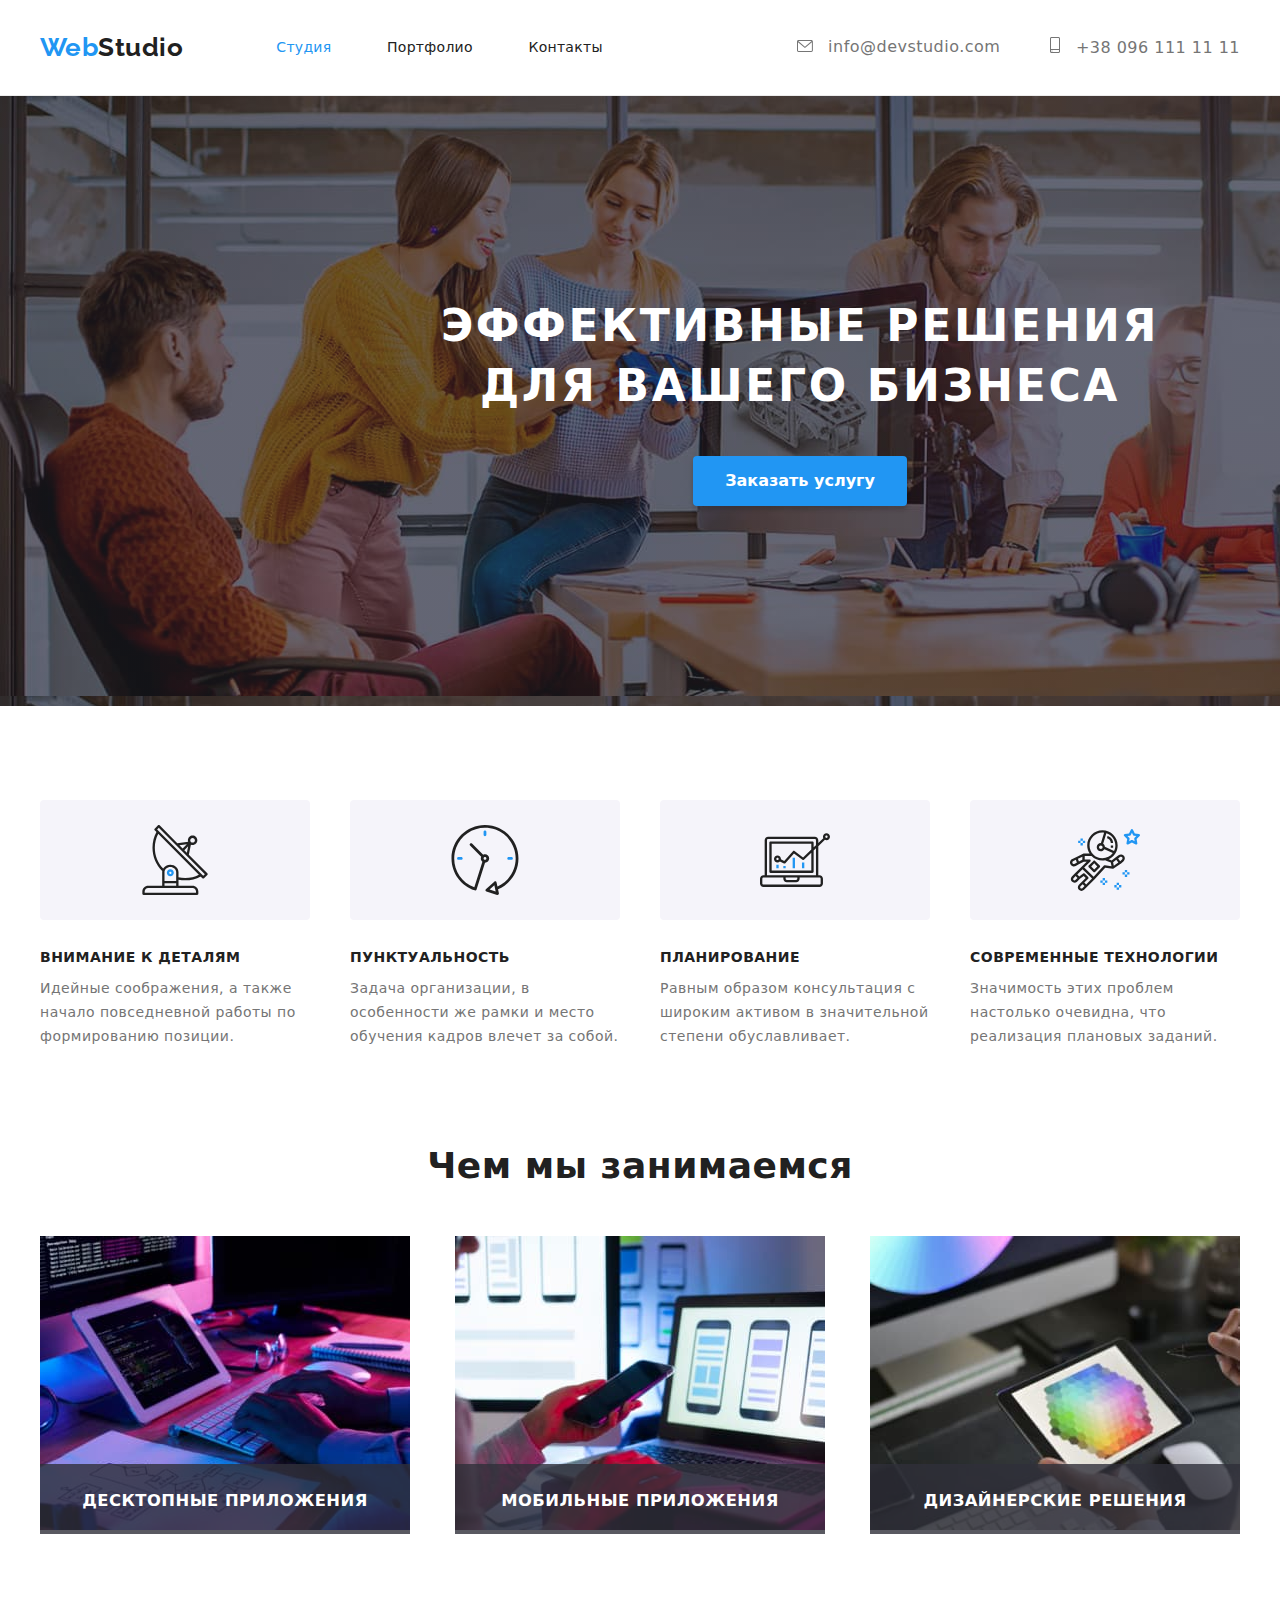
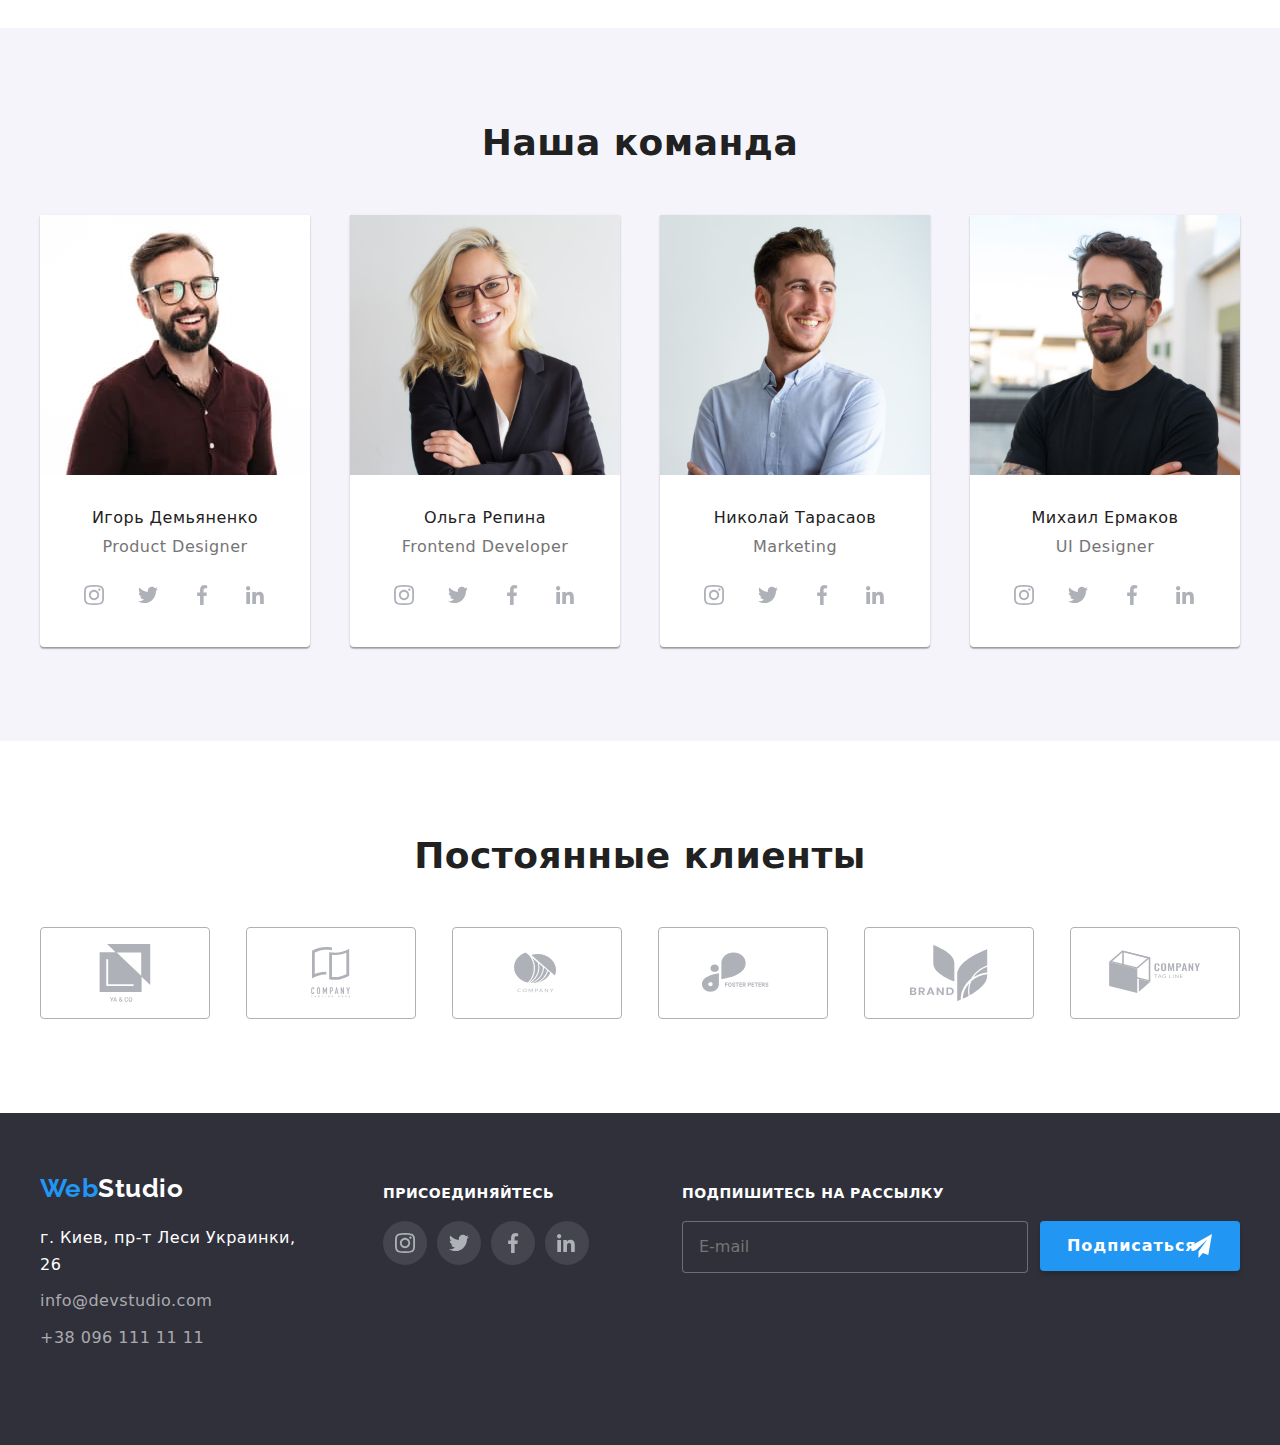
==== index.html @ 5c9afa83 "f1" ====
<!DOCTYPE html>
<html lang="ru">
<head>
    <meta charset="UTF-8">
    <meta name="viewport" content="width=device-width, initial-scale=1.0">
    <title>Web-Studio (Version 2.1)</title>
    <link href="https://fonts.googleapis.com/css2?family=Raleway:wght@700&family=Roboto:wght@400;500;700;900&display=swap" rel="stylesheet">
    <link rel="stylesheet" href="./css/modern-normalize.css">
<link rel="stylesheet" href="./css/main.min.css">

</head>
<body>
    <header class="header">
            <div class="container">
                <!-- logo -->
                <div class="header-menu">
                    <a class='logo' href="./index.html">
                        <span class="logo__span">Web</span>Studio</a>
                    <!-- navigation -->
                    <ul class="header-menu__navigation">
                        <li class="header-menu__navigation-item header-menu__navigation-item--active"><a class="link active" href="">Студия</a></li>
                        <li class="header-menu__navigation-item"><a class="link portfolio" href="./portfolio.html">Портфолио</a></li>
                        <li class="header-menu__navigation-item"><a class="link cts" href="">Контакты</a></li>
                    </ul>
                    <!-- email-phone -->
                    <ul class="header-menu__contacts">
                        <li class="header-menu__contacts-item">
                            <a class="header-menu__email" href="mailto:info@devstudio.com">
                                <svg class="header-menu__icon-email">
                                    <use href="./images/symbol-defs.svg#icon-envelope"></use>
                                </svg>
                                info@devstudio.com
                            </a></li>
                        <li class="header-menu__contacts-item"">
                            <a class="header-menu__phone" href="tel:+380961111111">
                                <svg class="header-menu__icon-phone">
                                    <use href="./images/symbol-defs.svg#icon-smartphone"></use>
                                </svg>
                                +38 096 111 11 11
                            </a>
                        </li>
                    </ul>
                </div>
            </div>    
    </header>
    
<main>

    <!--hero -->
    <div class="container hero">
                <h1 class="hero__title">Эффективные решения <br> для вашего бизнеса</h1>
                <button class="hero__order-btn" type="button" data-modal-open>Заказать услугу</button>
    

            </div>
    

<!-- секция преимущества + чем занимаемся -->
<section class="section">
<div class="container">
    <h2 class="visually-hidden">Преимущества</h2>
    <ul class="features">
        <li class="features__item">
            <svg class="feautures__icon">
                <use  href="./images/symbol-defs.svg#icon-antenna"></use>
            </svg>
            <h3 class="features__title">Внимание к деталям</h3>
            <p class="features__describe">Идейные соображения, а также начало повседневной работы по формированию позиции.</p>
        </li>
        <li class="features__item">
            <svg class="feautures__icon"">
                <use  href="./images/symbol-defs.svg#icon-clock"></use>
            </svg>
            <h3 class="features__title">Пунктуальность</h3>
            <p class="features__describe">Задача организации, в особенности же рамки и место обучения кадров влечет за собой.</p>
        </li>
        <li class="features__item">
            <svg class="feautures__icon">
                <use  href="./images/symbol-defs.svg#icon-diagram"></use>
            </svg>
            <h3 class="features__title">Планирование</h3>
            <p class="features__describe">Равным образом консультация с широким активом в значительной степени обуславливает.</p>
        </li>
        <li class="features__item">
            <svg class="feautures__icon">
                <use  href="./images/symbol-defs.svg#icon-astronaut-1"></use>
            </svg>
            <h3 class="features__title">Современные технологии</h3>
            <p class="features__describe">Значимость этих проблем настолько очевидна, что реализация плановых заданий.</p>
        </li>
    </ul>
</div>
</section>
<section class="section expertise">
    <div class="container">
        <h2 class="container__expertises-title">Чем мы занимаемся</h2>
        <ul class="expertises">
            <li class="expertises__item">
                    <img src="./images/img1.jpg" alt="картинка клавиатура" width="370">
                    <div class="expertises__title">
                        <h3>Десктопные приложения</h3>
                    </div>       
            </li>
            <li class="expertises__item">
                <img src="./images/img2.jpg" alt="картинка телефон" width="370">
                <div class="expertises__title">
                    <h3>Мобильные приложения</h3>
                </div>
            </li>
            <li class="expertises__item">
                <img src="./images/img3.jpg" alt="картинка планшет" width="370">
                <div class="expertises__title">
                    <h3>Дизайнерские решения</h3>
                </div>
            </li>
        </ul>
</div>
</section>



<!-- наша команда -->
<section class="section team">
<div  class="container">
        <h2 class="team__title">Наша команда</h2>
        <ul class="members">
            <li class="member">
                <img class="member__image" src="./images/igordem.jpg" alt="фото Игорь Демьяненко" width="270">
                <h3 class="member__name">Игорь Демьяненко</h3>
                <p class="member__position" lang="en">Product Designer</p>
                <ul class="member__social-media">
                    <li class="social-link member__social-link">
                        <a href="https://www.instagram.com/" class="social-link__ln">
                            <svg class='social-link__icon'>
                                <use href="./images/symbol-defs.svg#icon-instagram"></use>
                            </svg>
                        </a>
                    </li>
                    <li class="social-link member__social-link">
                        <a href="https://twitter.com" class="social-link__ln">
                            <svg class='social-link__icon'>
                                <use href="./images/symbol-defs.svg#icon-twitter"></use>
                            </svg>
                        </a>
                    </li>
                    <li class="social-link member__social-link">
                        <a href="https://www.facebook.com/" class="social-link__ln">
                            <svg class='social-link__icon'>
                                <use href="./images/symbol-defs.svg#icon-facebook-1"></use>
                            </svg>
                        </a>
                    </li>
                    <li class="social-link member__social-link">
                        <a href="https://www.linkedin.com" class="social-link__ln">
                            <svg class='social-link__icon'>
                                <use href="./images/symbol-defs.svg#icon-linkedin"></use>
                            </svg>
                        </a>
                    </li>
                </ul>
            </li>
            <li class="member">
        
                <img class="member__image" src="./images/olgarep.jpg" alt="фото Ольга Репина" width="270">
        
                <h3 class="member__name">Ольга Репина</h3>
                <p class="member__position" lang="en">Frontend Developer</p>
                <ul class="member__social-media">
                    <li class="social-link member__social-link">
                        <a href="https://www.instagram.com/" class="social-link__ln">
                            <svg class='social-link__icon'>
                                <use href="./images/symbol-defs.svg#icon-instagram"></use>
                            </svg>
                        </a>
                    </li>
                    <li class="social-link member__social-link">
                        <a href="https://twitter.com" class="social-link__ln">
                            <svg class='social-link__icon'>
                                <use href="./images/symbol-defs.svg#icon-twitter"></use>
                            </svg>
                        </a>
                    </li>
                    <li class="social-link member__social-link">
                        <a href="https://www.facebook.com/" class="social-link__ln">
                            <svg class='social-link__icon'>
                                <use href="./images/symbol-defs.svg#icon-facebook-1"></use>
                            </svg>
                        </a>
                    </li>
                    <li class="social-link member__social-link">
                        <a href="https://www.linkedin.com" class="social-link__ln">
                            <svg class='social-link__icon'>
                                <use href="./images/symbol-defs.svg#icon-linkedin"></use>
                            </svg>
                        </a>
                    </li>
                </ul>
        
            </li>
            <li class="member">
        
                <img class="member__image" src="./images/nikoltaras.jpg" alt="фото Николай Тарасов" width="270">
        
                <h3 class="member__name">Николай Тарасаов</h3>
                <p class="member__position" lang="en">Marketing</p>
                <ul class="member__social-media">
                    <li class="social-link member__social-link">
                        <a href="https://www.instagram.com/" class="social-link__ln">
                            <svg class='social-link__icon'>
                                <use href="./images/symbol-defs.svg#icon-instagram"></use>
                            </svg>
                        </a>
                    </li>
                    <li class="social-link member__social-link">
                        <a href="https://twitter.com" class="social-link__ln">
                            <svg class='social-link__icon'>
                                <use href="./images/symbol-defs.svg#icon-twitter"></use>
                            </svg>
                        </a>
                    </li>
                    <li class="social-link member__social-link">
                        <a href="https://www.facebook.com/" class="social-link__ln">
                            <svg class='social-link__icon'>
                                <use href="./images/symbol-defs.svg#icon-facebook-1"></use>
                            </svg>
                        </a>
                    </li>
                    <li class="social-link member__social-link">
                        <a href="https://www.linkedin.com" class="social-link__ln">
                            <svg class='social-link__icon'>
                                <use href="./images/symbol-defs.svg#icon-linkedin"></use>
                            </svg>
                        </a>
                    </li>
                </ul>
        
            </li>
            <li class="member">
                <img class="member__image" src="./images/mihyarm.jpg" alt="фото Михаил Ермаков" width="270">
        
                <h3 class="member__name">Михаил Ермаков</h3>
                <p class="member__position" lang="en">UI Designer</p>
            <ul class="member__social-media">
                <li class="social-link member__social-link">
                    <a href="https://www.instagram.com/" class="social-link__ln">
                        <svg class='social-link__icon'>
                            <use href="./images/symbol-defs.svg#icon-instagram"></use>
                        </svg>
                    </a>
                </li>
                <li class="social-link member__social-link">
                    <a href="https://twitter.com" class="social-link__ln">
                        <svg class='social-link__icon'>
                            <use href="./images/symbol-defs.svg#icon-twitter"></use>
                        </svg>
                    </a>
                </li>
                <li class="social-link member__social-link">
                    <a href="https://www.facebook.com/" class="social-link__ln">
                        <svg class='social-link__icon'>
                            <use href="./images/symbol-defs.svg#icon-facebook-1"></use>
                        </svg>
                    </a>
                </li>
                <li class="social-link member__social-link">
                    <a href="https://www.linkedin.com" class="social-link__ln">
                        <svg class='social-link__icon'>
                            <use href="./images/symbol-defs.svg#icon-linkedin"></use>
                        </svg>
                    </a>
                </li>
            </ul>
</div>
</section>
<section class="section customers">
    <div class="container">
        <h2 class="customers__title">Постоянные клиенты</h2>
    <ul class="customers-list">
        <li class="customer">
            <a href="#" class="customer__link">
                <svg class="customer__icon">
                    <use  href="./images/symbol-defs.svg#icon-Union"></use>
                </svg>
            </a>
        </li>
        <li class="customer">
            <a href="#" class="customer__link">
                <svg class="customer__icon">
                    <use  href="./images/symbol-defs.svg#icon-Logo4"></use>
                </svg>
            </a>
        </li>
        <li class="customer">
            <a href="#" class="customer__link">
                <svg class="customer__icon">
                    <use  href="./images/symbol-defs.svg#icon-Logo"></use>
                </svg>
            </a>
        </li>
        <li class="customer">
            <a href="#" class="customer__link">
                <svg class="customer__icon">
                    <use  href="./images/symbol-defs.svg#icon-Logo2"></use>
                </svg>
            </a>
        </li>
        <li class="customer">
            <a href="#" class="customer__link">
                <svg class="customer__icon">
                    <use  href="./images/symbol-defs.svg#icon-group"></use>
                </svg>
            </a>
        </li>
        <li class="customer">
            <a href="#" class="customer__link">
                <svg class="customer__icon">
                    <use  href="./images/symbol-defs.svg#icon-Logo3"></use>
                </svg>
            </a>
        </li>
    </ul>
    </div>
</section>
</main>
<footer>
<section class="section footer">
<div class="container">
    <div class="footer-content">
        <div class="footer-content__adress-logo">
            <a class="logo footer__logo" href="./index.html">
                <span class="logo__span">Web</span>Studio</a>
            <address>
                <ul class="footer-content__adress">
                    <li>
                        <p class="footer-content__adress-geo">г. Киев, пр-т Леси Украинки, 26</p>
                    </li>
                    <li><a class="footer-content__mail" href="mailto:info@devstudio.com">info@devstudio.com</a></li>
                    <li> <a class="footer-content__phone" href="tel:+380961111111">+38 096 111 11 11</a></li>
                </ul>
            </address>
        </div>
        <div class="footer-conten__media">
            <h3 class="footer-conten__media-title">присоединяйтесь</h3>
            <ul class="footer-content__social-media">
                <li class="social-link footer__social-link">
                    <a href="https://www.instagram.com/" class="social-link__ln">
                        <svg class='social-link__icon'>
                            <use href="./images/symbol-defs.svg#icon-instagram"></use>
                        </svg>
                    </a>
                </li>
                <li class="social-link footer__social-link">
                    <a href="https://twitter.com" class="social-link__ln">
                        <svg class='social-link__icon'>
                            <use href="./images/symbol-defs.svg#icon-twitter"></use>
                        </svg>
                    </a>
                </li>
                <li class="social-link footer__social-link">
                    <a href="https://www.facebook.com/" class="social-link__ln">
                        <svg class='social-link__icon'>
                            <use href="./images/symbol-defs.svg#icon-facebook-1"></use>
                        </svg>
                    </a>
                </li>
                <li class="social-link footer__social-link">
                    <a href="https://www.linkedin.com" class="social-link__ln">
                        <svg class='social-link__icon'>
                            <use href="./images/symbol-defs.svg#icon-linkedin"></use>
                        </svg>
                    </a>
                </li>
            </ul>
        </div>
        <form action="#"></form>
            <div class="footer-conten__subscribe-section">
                <label for="subscribe" class="footer-content__subscribe-label">Подпишитесь на рассылку</label>
                <input type="email" name="email" id="subscribe" placeholder="E-mail" class="footer-content__subscribe-email">
            </div>
        
            <div class="footer-content__submit-button">
                <button type="submit" class="subscribe btn">
                    <span class="name-btn">Подписаться</span>
        
                    <svg class="icon-send-btn" width="24" height="24">
                        <use href="./images/symbol-defs.svg#icon-icon-send-1"></use>
                    </svg>
                </button>
            </div>
        </form>

    </div>
        
</div>

</section>
</footer>
        <div class="backdrop is-hidden" data-modal>
            <div class="modal-window">
                <form>
                <div class="modal-window__content">
                    <h2 class="modal-window__message">Оставьте свои данные, мы вам перезвоним</h2>

                    <div class="modal-window__form">
                        <label for="name">Имя</label>
                        <input type="text" name="name" id="name" class="modal-window__input" placeholder="">
                        <svg class="modal-window__icon" width="12" height="12">
                            <use href="./images/symbol-defs.svg#icon-body-form"></use>
                        </svg>
                    </div>

                    <div class="modal-window__form">
                        <label class="modal-window__forma-name" for="phone">Телефон</label>
                        <input type="tel" name="phone" id="phone" class="modal-window__input">
                        <svg class='modal-window__icon' width="13" height="13">
                            <use href="./images/symbol-defs.svg#icon-phone-form"></use>
                        </svg>
                        
                    </div>

                    <div class="modal-window__form">
                        <label class="modal-window__forma-name" for="email">Почта</label>
                        <input type="email" name="email" id="email" class="modal-window__input">
                        <svg class='modal-window__icon' width="15" height="12">
                            <use href="./images/symbol-defs.svg#icon-enveloop-form"></use>
                        </svg>
                    </div>

                    <div class="modal-window__form">
                        <label class="modal-window__forma-name" for="comment">Комментарий</label>
                        <textarea class="modal-window__text-area" name="comment-area" id="comment" cols="30" rows="10" placeholder="Введите текст"></textarea>
                    </div>

                    <div class="modal-window__agreement">
            
                         <input type="checkbox" id="agree" class="modal-window__checkbox visually-hidden">
                         <label for="agree" class="modal-window__agree">
                            Соглашаюсь с рассылкой и принимаю<span><a href="" class="modal-window__link"> Условия договора</a></span>
                         </label>
                     
                    </div>

                    <button type="submit" class="send btn">
                        Подписаться
                    </button>
                </div>
                </form> 
                <button class="close-btn" type="button" data-modal-close>
                    <svg class='close-btn__icon' width="11" height="11">
                        <use href="./images/symbol-defs.svg#icon-Vector-1"></use>
                    </svg>
                </button>
            </div>
        </div>
<script src="./js/modal.js"></script>
</body>
</html>
---- css/main.min.css ----
*,*::before,*::after{box-sizing:border-box;margin:0px;padding:0px}body{letter-spacing:00.03em;font-family:var(--font-family);color:var(--font-heading-color)}li{list-style:none}a{text-decoration:none;display:block;color:inherit}button{cursor:pointer}input{cursor:pointer}/*! modern-normalize v1.1.0 | MIT License | https://github.com/sindresorhus/modern-normalize */*,::before,::after{box-sizing:border-box}.image{display:block}html{line-height:1.15;-webkit-text-size-adjust:100%;-moz-tab-size:4;tab-size:4}body{margin:0;font-family:system-ui,-apple-system,"Segoe UI",Roboto,Helvetica,Arial,sans-serif,"Apple Color Emoji","Segoe UI Emoji"}hr{height:0;color:inherit}abbr[title]{text-decoration:underline dotted}b,strong{font-weight:bolder}code,kbd,samp,pre{font-family:ui-monospace, SFMono-Regular, Consolas, "Liberation Mono", Menlo, monospace;font-size:1em}small{font-size:80%}sub,sup{font-size:75%;line-height:0;position:relative;vertical-align:baseline}sub{bottom:-0.25em}sup{top:-0.5em}table{text-indent:0;border-color:inherit}button,input,optgroup,select,textarea{font-family:inherit;font-size:100%;line-height:1.15;margin:0}button,select{text-transform:none}button,[type="button"],[type="reset"],[type="submit"]{-webkit-appearance:button}::-moz-focus-inner{border-style:none;padding:0}:-moz-focusring{outline:1px dotted ButtonText}:-moz-ui-invalid{box-shadow:none}legend{padding:0}progress{vertical-align:baseline}::-webkit-inner-spin-button,::-webkit-outer-spin-button{height:auto}[type="search"]{-webkit-appearance:textfield;outline-offset:-2px}::-webkit-search-decoration{-webkit-appearance:none}::-webkit-file-upload-button{-webkit-appearance:button;font:inherit}summary{display:list-item}:root{--font-heading-color: #212121;--font-description-color: hsl(0, 0%, 46%);--font-heading-color: #212121;--accent-color: #ffffff;--hover-link-color: #2196f3;--background-basic: #e5e5e5;--background-team-color: #f5f4fa;--background-footer-color: #2f303a;--font-family: "Roboto", sans-serif;--font-size-header-footer-features: 14px;--font-size-command: 16px;--hover-web-color: #2196f3}.visually-hidden{position:absolute;white-space:nowrap;width:1px;height:1px;overflow:hidden;border:0;padding:0;clip:rect(0 0 0 0);clip-path:inset(50%);margin:-1px}.is-hidden{visibility:hidden;opacity:0;pointer-events:none}.is-hidden .modal.window{transform:translate(-50%, -50%) scale(0.9)}.zero-padding{padding:0}.section{padding:94px 0}.section-title{font-size:36px;line-height:1.17}.container{width:1200px;margin-left:auto;margin-right:auto}.logo{display:block;margin-right:93px;padding:32px 0 32px;font-family:Raleway;font-weight:700;font-size:26px;line-height:1.19;color:var(--font-heading-color)}.logo:focus,.logo:hover{color:var(--hover-link-color)}.logo__span{color:var(--hover-link-color)}.footer__logo{margin-top:0;padding:0 0 0 0;margin-top:60px;margin-bottom:20px}.header-menu__navigation-item:not(:last-child){margin-right:50px}.header-menu__navigation-item{position:relative;display:inline-block;padding:32px 0 32px;font-size:var(--font-size-header-footer-features);font-weight:500;line-height:1.17;color:var(--font-heading-color);letter-spacing:0.02em;transition:color 250ms cubic-bezier(0.4, 0, 0.2, 1);cursor:pointer}.header-menu__navigation-item:hover,.header-menu__navigation-item:focus{color:var(--hover-link-color)}.header-menu__navigation-item--active{color:var(--hover-link-color)}.header-menu__contacts{margin-left:auto;display:flex;align-items:center;line-height:1.17;color:#757575;font-weight:500;transition:color 250ms cubic-bezier(0.4, 0, 0.2, 1)}.header-menu__contacts-item{padding:32px 0 32px;cursor:pointer}.header-menu__contacts-item:focus,.header-menu__contacts-item:hover{color:var(--hover-link-color)}.header-menu__contacts-item+.header-menu__contacts-item{margin-left:50px}.header-menu__icon-email{width:16px;height:12px;margin-right:10px;fill:currentColor}.header-menu__icon-phone{padding:0;width:10px;height:16px;margin-right:10px;fill:currentColor}.subscribe.btn{position:relative;padding:10px 0 10px 27px;text-align:left}.hero__order-btn{padding:10px 32px;min-width:200px;margin-top:40px;padding:10px 32px;color:var(--accent-color);background-color:var(--hover-link-color);font-size:16px;line-height:1.88;font-weight:700;border-radius:4px;border:transparent;box-shadow:0px 4px 4px rgba(0,0,0,0.15)}.btn{display:inline-block;width:200px;background-color:#2196f3;color:var(--accent-color);box-shadow:0px 4px 4px rgba(0,0,0,0.15);border-radius:4px;border:0px;font-size:16px;letter-spacing:0.06em;line-height:1.86;font-weight:bold}.name-btn{margin-left:0}.icon-send-btn{position:absolute;fill:var(--accent-color);margin-left:10px;top:13px;right:28px}.send.btn{background-color:var(--hover-web-color);transition:background-color 250ms cubic-bezier(0.4, 0, 0.2, 1)}.send.btn:hover,.send.btn:focus{background-color:#188ce8;box-shadow:0px 4px 4px rgba(0,0,0,0.15)}.send.btn{display:block;margin:30px auto 0 auto;padding:10px 0 10px}.filter{display:flex;justify-content:center;padding-bottom:50px}.filter__item+.filter__item{margin-left:8px}.filter-button{min-height:38px;padding:6px 22px;background-color:#f5f4fa;font-weight:500;font-size:16px;line-height:1.625;text-align:center;border:0ch;border-radius:4px;font-family:inherit;font-size:inherit;letter-spacing:inherit;transition:color 250ms cubic-bezier(0.4, 0, 0.2, 1),background-color 250ms cubic-bezier(0.4, 0, 0.2, 1),box-shadow 250ms cubic-bezier(0.4, 0, 0.2, 1)}.filter-button:focus,.filter-button:hover{background-color:var(--hover-web-color);color:var(--accent-color);box-shadow:0px 3px 1px rgba(0,0,0,0.1),0px 1px 2px rgba(0,0,0,0.08),0px 2px 2px rgba(0,0,0,0.12)}.backdrop{position:relative;top:0;left:0;position:fixed;background-color:rgba(0,0,0,0.2);width:100%;height:100%;z-index:2;opacity:1;transition:opacity 250ms cubic-bezier(0.4, 0, 0.2, 1),visibility 250ms cubic-bezier(0.4, 0, 0.2, 1)}.modal-window{position:absolute;width:528px;height:581px;background-color:#ffffff;top:50%;left:50%;transform:translate(-50%, -50%) scale(1);box-shadow:0px 1px 3px rgba(0,0,0,0.12),0px 1px 1px rgba(0,0,0,0.14),0px 2px 1px rgba(0,0,0,0.2);border-radius:4px;transition:transform 250ms cubic-bezier(0.4, 0, 0.2, 1)}.modal-window__content{padding:40px}.modal-window__message{font-size:20px;line-height:1.15;margin-bottom:12px}.modal-window__form{position:relative;display:flex;flex-direction:column;color:#757575;font-size:12px}.modal-window__form+.modal-window__form{margin-top:10px}.modal-window__input{height:40px;border:1px solid rgba(33,33,33,0.2);border-radius:4px;padding-left:42px;outline:none;transition:border-color 250ms cubic-bezier(0.4, 0, 0.2, 1)}.modal-window__input:focus,.modal-window__input:hover{border:1px solid #2196f3}.modal-window__input:focus ~ .modal-window__icon,.modal-window__input:hover ~ .modal-window__icon{fill:var(--hover-web-color)}.modal-window__text-area{width:448px;height:120px;resize:none;border:1px solid rgba(33,33,33,0.2);border-radius:4px;transition:border-color 250ms cubic-bezier(0.4, 0, 0.2, 1);outline:none;cursor:pointer}.modal-window__text-area:focus,.modal-window__text-area:hover{border:1px solid #2196f3}.modal-window__icon{position:absolute;top:28px;left:15px;transition:fill 250ms cubic-bezier(0.4, 0, 0.2, 1)}.modal-window__forma-name{font-size:12px;font-weight:400;letter-spacing:0.01em;margin-bottom:4px}.modal-window__text-area[placeholder]{padding-top:12px;padding-left:16px}.close-btn{background-color:var(--accent-color);position:absolute;right:8px;top:8px;display:block;width:30px;height:30px;border:1px solid rgba(0,0,0,0.1);border-radius:50%}.close-btn:hover .close-btn__icon,.close-btn:focus .close-btn__icon{fill:var(--hover-web-color)}.close-btn__icon{transition:fill 250ms cubic-bezier(0.4, 0, 0.2, 1)}.modal-window__agreement{margin-top:20px;font-size:14px}.modal-window__link{display:inline-block;color:var(--hover-web-color);margin-left:5px;text-decoration:underline}.modal-window__agree{display:flex;align-items:center;justify-content:center}.modal-window__agree::before{display:inline-block;content:" ";margin-right:7px;width:16px;height:15px;background-image:url("../images/border-check.svg")}.modal-window__checkbox:checked ~ .modal-window__agree::before{background-color:var(--hover-web-color);border-radius:4px;background-image:url("../images/icon-check.svg");background-repeat:no-repeat;background-position:50% 50%;background-origin:content-box}.checkbox:checked ~ .agree::before{background-color:var(--hover-web-color);border-radius:4px;background-image:url("../images/icon-check.svg");background-repeat:no-repeat;background-position:50% 50%;background-origin:content-box}.social-link__icon{width:44px;height:44px;border-radius:50%;padding:12px 0;fill:#afb1b8;transition:fill 250ms cubic-bezier(0.4, 0, 0.2, 1)}.member__social-link:not(:first-child){margin-left:10px}.social-link__ln{display:block;width:44px;height:44px;border-radius:50%;transition:background-color 250ms cubic-bezier(0.4, 0, 0.2, 1)}.social-link__ln:hover .social-link__icon,.social-link__ln:focus .social-link__icon{fill:var(--accent-color)}.social-link__ln:hover,.social-link__ln:focus{background-color:var(--hover-link-color)}.footer__social-link{background-color:rgba(255,255,255,0.1);fill:var(--accent-color);border-radius:50%}.footer__social-link+.footer__social-link{margin-left:10px}.header{border-bottom-width:1px;border-bottom-style:solid;border-bottom-color:#ececec}.header-menu{display:flex;align-items:center}.features{display:flex;justify-content:space-between}.features__item{width:270px;height:251px}.features__title{margin-bottom:10px;font-size:var(--font-size-header-footer-features);line-height:1.14;text-transform:uppercase}.features__describe{font-size:var(--font-size-header-footer-features);color:#757575;line-height:1.74}.feautures__icon{display:block;height:120px;width:270px;padding:25px 0;margin-bottom:30px;border-radius:4px;background-color:#f5f4fa}.hero{min-height:600px;min-width:1600px;margin-left:auto;margin-right:auto;text-align:center;padding-top:200px;padding-bottom:200px;background-image:linear-gradient(to right, rgba(47,48,58,0.4), rgba(47,48,58,0.4)),url("../images/background.jpg");background-size:contain}.hero__title{color:var(--accent-color);font-size:44px;font-weight:900;text-transform:uppercase;text-align:center;line-height:1.36;letter-spacing:0.06em}.section.expertise{padding-top:0px}.container__expertises-title{color:var(--font-heading-color);text-align:center;margin-bottom:50px;font-size:36px}.expertises{position:relative;display:flex;justify-content:space-between;z-index:1}.expertises__item{position:relative}.expertises__title{text-align:center;width:100%;height:70px;background-color:rgba(47,48,58,0.8);position:absolute;bottom:0;padding:27px 0 27px;font-size:var(--font-size-header-footer-features);color:var(--accent-color);line-height:1.17;text-transform:uppercase}.team{width:100%;background-color:#f5f4fa;text-align:center;line-height:1.17}.team__title{font-size:36px;margin-bottom:50px}.member__name{margin-top:30px;font-weight:500;font-size:var(--font-size-command)}.member__position{margin-top:10px;color:var(--font-description-color);font-size:var(--font-size-command)}.members{display:flex;justify-content:space-between}.member{box-shadow:0px 1px 3px rgba(0,0,0,0.12),0px 1px 1px rgba(0,0,0,0.14),0px 2px 1px rgba(0,0,0,0.2);border-radius:0px 0px 4px 4px;background:var(--accent-color)}.member .member__social-media{display:flex;justify-content:center;text-align:center;padding:16px 0px 30px}.customers__title{text-align:center;margin-bottom:50px;font-weight:bold;font-size:36px;line-height:1.17}.customers-list{display:flex;justify-content:space-between}.customer__link{display:flex;height:92px;width:170px;padding:16px 32px;border:1px solid #afb1b8;border-radius:4px;transition:border 250ms cubic-bezier(0.4, 0, 0.2, 1)}.customer__link:hover,.customer__link:focus{border:1px solid var(--hover-web-color)}.customer__link:hover .customer__icon,.customer__link:focus .customer__icon{fill:var(--hover-web-color)}.customer__icon{display:flex;align-items:center;fill:#afb1b8;transition:fill 250ms cubic-bezier(0.4, 0, 0.2, 1)}.projects{display:flex;justify-content:center;flex-wrap:wrap}.projects__link{position:relative;transition:box-shadow 250ms cubic-bezier(0.4, 0, 0.2, 1)}.projects__link:hover,.projects__link:focus{box-shadow:0px 1px 1px rgba(0,0,0,0.12),0px 4px 4px rgba(0,0,0,0.06),1px 4px 6px rgba(0,0,0,0.16)}.projects__link:hover .projects__describe,.projects__link:focus .projects__describe{transform:translateY(-100%)}.projects__image-overlay{position:relative;overflow:hidden}.projects__describe{display:block;position:absolute;width:100%;height:100%;padding:63px 24px;font-size:18px;margin-top:0;line-height:1.56;background-color:rgba(33,150,243,0.9);color:var(--accent-color);transform:translateY(0%);transition:transform 250ms cubic-bezier(0.4, 0, 0.2, 1)}.projects__image-overlay{position:relative;overflow:hidden}.projects__item:not(:nth-child(3n)){margin-right:30px}.projects__item:not(:nth-last-child(-n+3)){margin-bottom:30px}.projects__capture{padding:20px 24px;border-right:1px solid #eeeeee;border-left:1px solid #eeeeee;border-bottom:1px solid #eeeeee}.projects__name{display:block;margin-bottom:4px;font-size:18px;line-height:2;color:var(--font-heading-color);letter-spacing:0.06em}.projects__kind{font-size:16px;line-height:1.88;color:#757575}.footer{padding-top:0px;background-color:var(--background-footer-color);color:var(--accent-color);--font-heading-color: var(--accent-color)}.footer-content{display:flex}.footer-content__mail,.footer-content__phone{color:rgba(255,255,255,0.6);margin-top:9px}.footer-content__mail:hover,.footer-content__mail:focus,.footer-content__phone:hover,.footer-content__phone:focus{color:var(--hover-web-color)}.footer-conten__media{margin-top:72px;margin-left:70px}.footer-conten__media-title{font-size:var(--font-size-header-footer-features);text-transform:uppercase;font-weight:700;line-height:1.18}.footer-content__social-media{display:flex;margin-top:20px}.footer-content__adress{line-height:1.71;font-style:normal}.footer-conten__subscribe-section{display:flex;flex-direction:column;width:358px;font-size:14px;font-weight:bold;text-transform:uppercase;margin-top:72px;margin-left:93px}.footer-content__subscribe-label{margin-bottom:20px}.footer-content__subscribe-email{padding:15px 16px;background-color:var(--background-footer-color);font-size:16px;line-height:1.25;border:1px solid rgba(255,255,255,0.3);border-radius:4px;color:#ffffff}.footer-content__submit-button{margin-top:108px;margin-left:12px}
/*# sourceMappingURL=main.min.css.map */
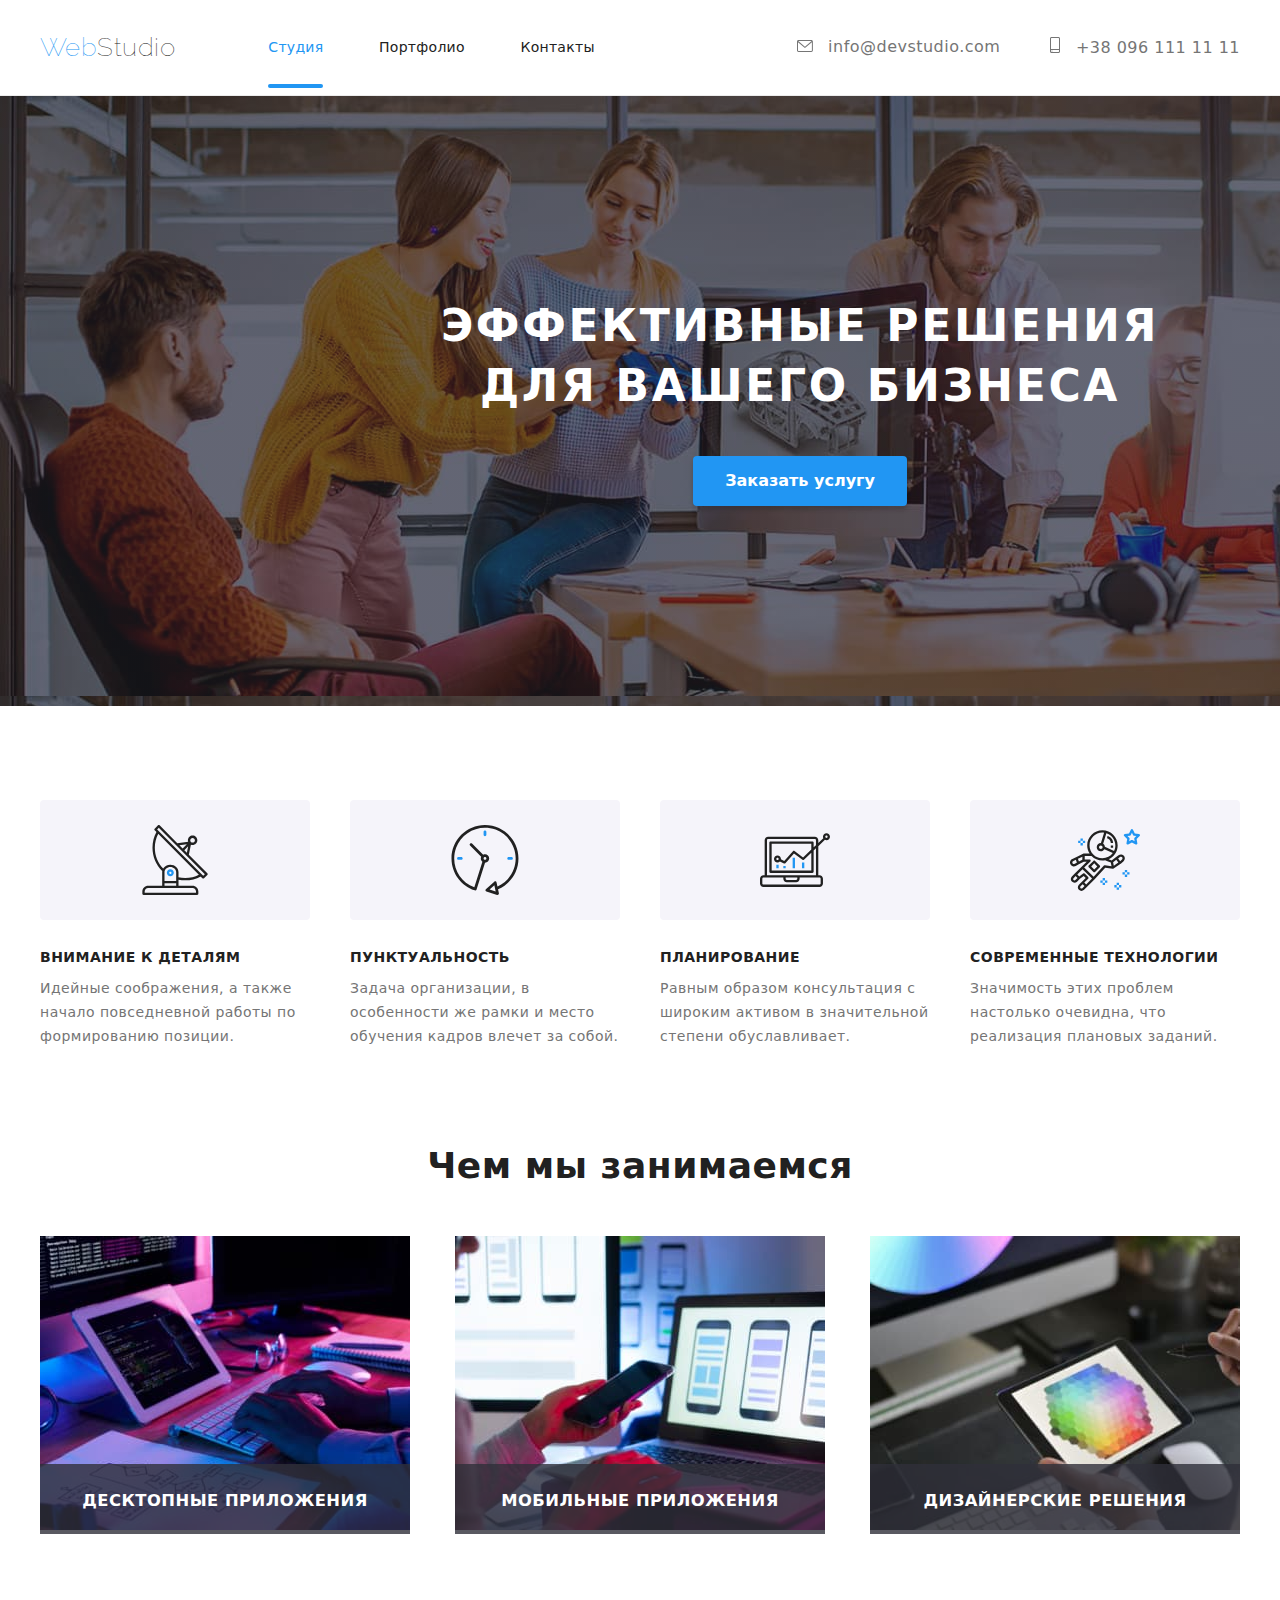
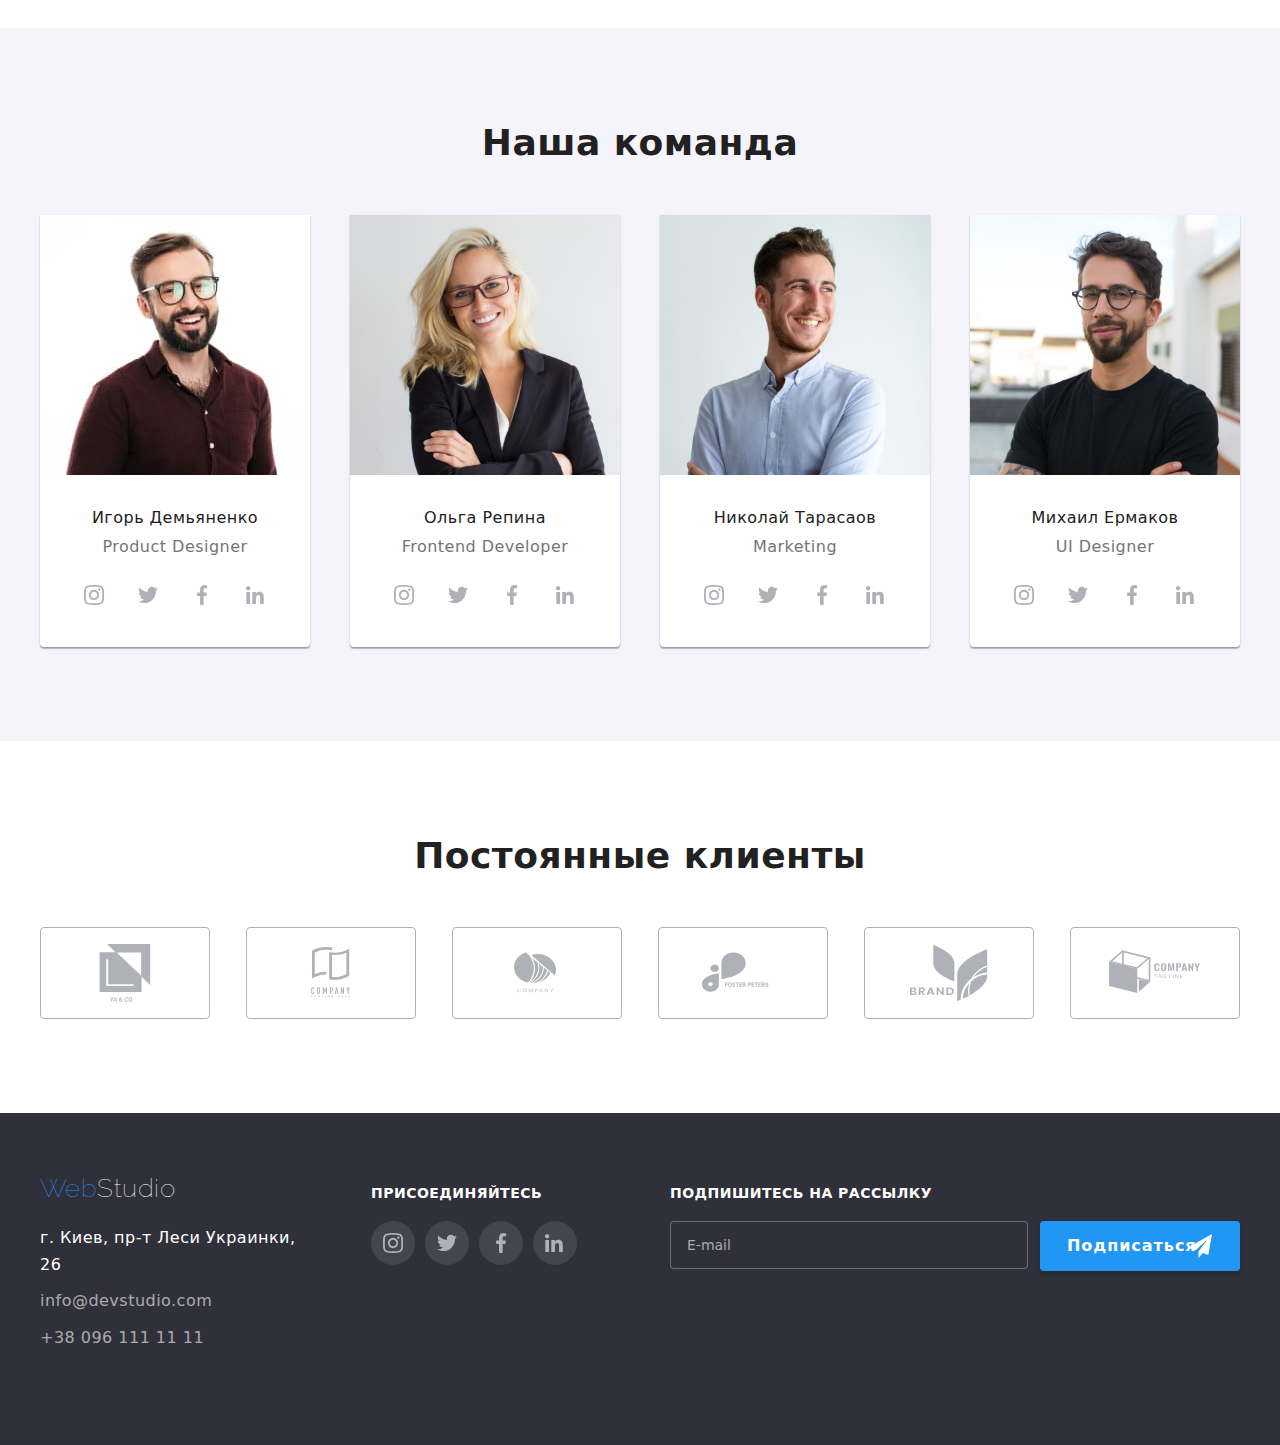
==== commit a390285e: "f3" ====
--- a/index.html
+++ b/index.html
@@ -31,7 +31,7 @@
                                 </svg>
                                 info@devstudio.com
                             </a></li>
-                        <li class="header-menu__contacts-item"">
+                        <li class="header-menu__contacts-item">
                             <a class="header-menu__phone" href="tel:+380961111111">
                                 <svg class="header-menu__icon-phone">
                                     <use href="./images/symbol-defs.svg#icon-smartphone"></use>
@@ -68,7 +68,7 @@
             <p class="features__describe">Идейные соображения, а также начало повседневной работы по формированию позиции.</p>
         </li>
         <li class="features__item">
-            <svg class="feautures__icon"">
+            <svg class="feautures__icon">
                 <use  href="./images/symbol-defs.svg#icon-clock"></use>
             </svg>
             <h3 class="features__title">Пунктуальность</h3>
@@ -121,7 +121,7 @@
 
 <!-- наша команда -->
 <section class="section team">
-<div  class="container">
+    <div  class="container">
         <h2 class="team__title">Наша команда</h2>
         <ul class="members">
             <li class="member">
@@ -270,7 +270,9 @@
                     </a>
                 </li>
             </ul>
-</div>
+        </ul>
+    </div>
+
 </section>
 <section class="section customers">
     <div class="container">
@@ -372,7 +374,7 @@
                 </li>
             </ul>
         </div>
-        <form action="#"></form>
+        <form action="#" class="footer__form">
             <div class="footer-conten__subscribe-section">
                 <label for="subscribe" class="footer-content__subscribe-label">Подпишитесь на рассылку</label>
                 <input type="email" name="email" id="subscribe" placeholder="E-mail" class="footer-content__subscribe-email">
--- a/css/main.min.css
+++ b/css/main.min.css
@@ -1,3 +1,3 @@
 *,*::before,*::after{box-sizing:border-box;margin:0px;padding:0px}body{letter-spacing:00.03em;font-family:var(--font-family);color:var(--font-heading-color)}li{list-style:none}a{text-decoration:none;display:block;color:inherit}button{cursor:pointer}input{cursor:pointer}/*! modern-normalize v1.1.0 | MIT License | https://github.com/sindresorhus/modern-normalize */*,::before,::after{box-sizing:border-box}.image{display:block}html{line-height:1.15;-webkit-text-size-adjust:100%;-moz-tab-size:4;tab-size:4}body{margin:0;font-family:system-ui,-apple-system,"Segoe UI",Roboto,Helvetica,Arial,sans-serif,"Apple Color Emoji","Segoe UI Emoji"}hr{height:0;color:inherit}abbr[title]{text-decoration:underline dotted}b,strong{font-weight:bolder}code,kbd,samp,pre{font-family:ui-monospace, SFMono-Regular, Consolas, "Liberation Mono", Menlo,- monospace;font-size:1em}small{font-size:80%}sub,sup{font-size:75%;line-height:0;position:relative;vertical-align:baseline}sub{bottom:-0.25em}sup{top:-0.5em}table{text-indent:0;border-color:inherit}button,input,optgroup,select,textarea{font-family:inherit;font-size:100%;line-height:1.15;margin:0}button,select{text-transform:none}button,[type="button"],[type="reset"],[type="submit"]{-webkit-appearance:button}::-moz-focus-inner{border-style:none;padding:0}:-moz-focusring{outline:1px dotted ButtonText}:-moz-ui-invalid{box-shadow:none}legend{padding:0}progress{vertical-align:baseline}::-webkit-inner-spin-button,::-webkit-outer-spin-button{height:auto}[type="search"]{-webkit-appearance:textfield;outline-offset:-2px}::-webkit-search-decoration{-webkit-appearance:none}::-webkit-file-upload-button{-webkit-appearance:button;font:inherit}summary{display:list-item}:root{--font-heading-color: #212121;--font-description-color: hsl(0, 0%, 46%);--font-heading-color: #212121;--accent-color: #ffffff;--hover-link-color: #2196f3;--background-basic: #e5e5e5;--background-team-color: #f5f4fa;--background-footer-color: #2f303a;--font-family: "Roboto", sans-serif;--font-size-header-footer-features: 14px;--font-size-command: 16px;--hover-web-color: #2196f3}.visually-hidden{position:absolute;white-space:nowrap;width:1px;height:1px;overflow:hidden;border:0;padding:0;clip:rect(0 0 0 0);clip-path:inset(50%);margin:-1px}.is-hidden{visibility:hidden;opacity:0;pointer-events:none}.is-hidden .modal.window{transform:translate(-50%, -50%) scale(0.9)}.zero-padding{padding:0}.section{padding:94px 0}.section-title{font-size:36px;line-height:1.17}.container{width:1200px;margin-left:auto;margin-right:auto}.logo{display:block;margin-right:93px;padding:32px 0 32px;font-family:Raleway;font-weight:700;font-size:26px;line-height:1.19;color:var(--font-heading-color)}.logo:focus,.logo:hover{color:var(--hover-link-color)}.logo__span{color:var(--hover-link-color)}.footer__logo{margin-top:0;padding:0 0 0 0;margin-top:60px;margin-bottom:20px}.header-menu__navigation-item:not(:last-child){margin-right:50px}.header-menu__navigation-item{position:relative;display:inline-block;padding:32px 0 32px;font-size:var(--font-size-header-footer-features);font-weight:500;line-height:1.17;color:var(--font-heading-color);letter-spacing:0.02em;transition:color 250ms cubic-bezier(0.4, 0, 0.2, 1);cursor:pointer}.header-menu__navigation-item:hover,.header-menu__navigation-item:focus{color:var(--hover-link-color)}.header-menu__navigation-item--active{color:var(--hover-link-color)}.header-menu__contacts{margin-left:auto;display:flex;align-items:center;line-height:1.17;color:#757575;font-weight:500;transition:color 250ms cubic-bezier(0.4, 0, 0.2, 1)}.header-menu__contacts-item{padding:32px 0 32px;cursor:pointer}.header-menu__contacts-item:focus,.header-menu__contacts-item:hover{color:var(--hover-link-color)}.header-menu__contacts-item+.header-menu__contacts-item{margin-left:50px}.header-menu__icon-email{width:16px;height:12px;margin-right:10px;fill:currentColor}.header-menu__icon-phone{padding:0;width:10px;height:16px;margin-right:10px;fill:currentColor}.subscribe.btn{position:relative;padding:10px 0 10px 27px;text-align:left}.hero__order-btn{padding:10px 32px;min-width:200px;margin-top:40px;padding:10px 32px;color:var(--accent-color);background-color:var(--hover-link-color);font-size:16px;line-height:1.88;font-weight:700;border-radius:4px;border:transparent;box-shadow:0px 4px 4px rgba(0,0,0,0.15)}.btn{display:inline-block;width:200px;background-color:#2196f3;color:var(--accent-color);box-shadow:0px 4px 4px rgba(0,0,0,0.15);border-radius:4px;border:0px;font-size:16px;letter-spacing:0.06em;line-height:1.86;font-weight:bold}.name-btn{margin-left:0}.icon-send-btn{position:absolute;fill:var(--accent-color);margin-left:10px;top:13px;right:28px}.send.btn{background-color:var(--hover-web-color);transition:background-color 250ms cubic-bezier(0.4, 0, 0.2, 1)}.send.btn:hover,.send.btn:focus{background-color:#188ce8;box-shadow:0px 4px 4px rgba(0,0,0,0.15)}.send.btn{display:block;margin:30px auto 0 auto;padding:10px 0 10px}.filter{display:flex;justify-content:center;padding-bottom:50px}.filter__item+.filter__item{margin-left:8px}.filter-button{min-height:38px;padding:6px 22px;background-color:#f5f4fa;font-weight:500;font-size:16px;line-height:1.625;text-align:center;border:0ch;border-radius:4px;font-family:inherit;font-size:inherit;letter-spacing:inherit;transition:color 250ms cubic-bezier(0.4, 0, 0.2, 1),background-color 250ms cubic-bezier(0.4, 0, 0.2, 1),box-shadow 250ms cubic-bezier(0.4, 0, 0.2, 1)}.filter-button:focus,.filter-button:hover{background-color:var(--hover-web-color);color:var(--accent-color);box-shadow:0px 3px 1px rgba(0,0,0,0.1),0px 1px 2px rgba(0,0,0,0.08),0px 2px 2px rgba(0,0,0,0.12)}.backdrop{position:relative;top:0;left:0;position:fixed;background-color:rgba(0,0,0,0.2);width:100%;height:100%;z-index:2;opacity:1;transition:opacity 250ms cubic-bezier(0.4, 0, 0.2, 1),visibility 250ms cubic-bezier(0.4, 0, 0.2, 1)}.modal-window{position:absolute;width:528px;height:581px;background-color:#ffffff;top:50%;left:50%;transform:translate(-50%, -50%) scale(1);box-shadow:0px 1px 3px rgba(0,0,0,0.12),0px 1px 1px rgba(0,0,0,0.14),0px 2px 1px rgba(0,0,0,0.2);border-radius:4px;transition:transform 250ms cubic-bezier(0.4, 0, 0.2, 1)}.modal-window__content{padding:40px}.modal-window__message{font-size:20px;line-height:1.15;margin-bottom:12px}.modal-window__form{position:relative;display:flex;flex-direction:column;color:#757575;font-size:12px}.modal-window__form+.modal-window__form{margin-top:10px}.modal-window__input{height:40px;border:1px solid rgba(33,33,33,0.2);border-radius:4px;padding-left:42px;outline:none;transition:border-color 250ms cubic-bezier(0.4, 0, 0.2, 1)}.modal-window__input:focus,.modal-window__input:hover{border:1px solid #2196f3}.modal-window__input:focus ~ .modal-window__icon,.modal-window__input:hover ~ .modal-window__icon{fill:var(--hover-web-color)}.modal-window__text-area{width:448px;height:120px;resize:none;border:1px solid rgba(33,33,33,0.2);border-radius:4px;transition:border-color 250ms cubic-bezier(0.4, 0, 0.2, 1);outline:none;cursor:pointer}.modal-window__text-area:focus,.modal-window__text-area:hover{border:1px solid #2196f3}.modal-window__icon{position:absolute;top:28px;left:15px;transition:fill 250ms cubic-bezier(0.4, 0, 0.2, 1)}.modal-window__forma-name{font-size:12px;font-weight:400;letter-spacing:0.01em;margin-bottom:4px}.modal-window__text-area[placeholder]{padding-top:12px;padding-left:16px}.close-btn{background-color:var(--accent-color);position:absolute;right:8px;top:8px;display:block;width:30px;height:30px;border:1px solid rgba(0,0,0,0.1);border-radius:50%}.close-btn:hover .close-btn__icon,.close-btn:focus .close-btn__icon{fill:var(--hover-web-color)}.close-btn__icon{transition:fill 250ms cubic-bezier(0.4, 0, 0.2, 1)}.modal-window__agreement{margin-top:20px;font-size:14px}.modal-window__link{display:inline-block;color:var(--hover-web-color);margin-left:5px;text-decoration:underline}.modal-window__agree{display:flex;align-items:center;justify-content:center}.modal-window__agree::before{display:inline-block;content:" ";margin-right:7px;width:16px;height:15px;background-image:url("../images/border-check.svg")}.modal-window__checkbox:checked ~ .modal-window__agree::before{background-color:var(--hover-web-color);border-radius:4px;background-image:url("../images/icon-check.svg");background-repeat:no-repeat;background-position:50% 50%;background-origin:content-box}.checkbox:checked ~ .agree::before{background-color:var(--hover-web-color);border-radius:4px;background-image:url("../images/icon-check.svg");background-repeat:no-repeat;background-position:50% 50%;background-origin:content-box}.social-link__icon{width:44px;height:44px;border-radius:50%;padding:12px 0;fill:#afb1b8;transition:fill 250ms cubic-bezier(0.4, 0, 0.2, 1)}.member__social-link:not(:first-child){margin-left:10px}.social-link__ln{display:block;width:44px;height:44px;border-radius:50%;transition:background-color 250ms cubic-bezier(0.4, 0, 0.2, 1)}.social-link__ln:hover .social-link__icon,.social-link__ln:focus .social-link__icon{fill:var(--accent-color)}.social-link__ln:hover,.social-link__ln:focus{background-color:var(--hover-link-color)}.footer__social-link{background-color:rgba(255,255,255,0.1);fill:var(--accent-color);border-radius:50%}.footer__social-link+.footer__social-link{margin-left:10px}.header{border-bottom-width:1px;border-bottom-style:solid;border-bottom-color:#ececec}.header-menu{display:flex;align-items:center}.features{display:flex;justify-content:space-between}.features__item{width:270px;height:251px}.features__title{margin-bottom:10px;font-size:var(--font-size-header-footer-features);line-height:1.14;text-transform:uppercase}.features__describe{font-size:var(--font-size-header-footer-features);color:#757575;line-height:1.74}.feautures__icon{display:block;height:120px;width:270px;padding:25px 0;margin-bottom:30px;border-radius:4px;background-color:#f5f4fa}.hero{min-height:600px;min-width:1600px;margin-left:auto;margin-right:auto;text-align:center;padding-top:200px;padding-bottom:200px;background-image:linear-gradient(to right, rgba(47,48,58,0.4), rgba(47,48,58,0.4)),url("../images/background.jpg");background-size:contain}.hero__title{color:var(--accent-color);font-size:44px;font-weight:900;text-transform:uppercase;text-align:center;line-height:1.36;letter-spacing:0.06em}.section.expertise{padding-top:0px}.container__expertises-title{color:var(--font-heading-color);text-align:center;margin-bottom:50px;font-size:36px}.expertises{position:relative;display:flex;justify-content:space-between;z-index:1}.expertises__item{position:relative}.expertises__title{text-align:center;width:100%;height:70px;background-color:rgba(47,48,58,0.8);position:absolute;bottom:0;padding:27px 0 27px;font-size:var(--font-size-header-footer-features);color:var(--accent-color);line-height:1.17;text-transform:uppercase}.team{width:100%;background-color:#f5f4fa;text-align:center;line-height:1.17}.team__title{font-size:36px;margin-bottom:50px}.member__name{margin-top:30px;font-weight:500;font-size:var(--font-size-command)}.member__position{margin-top:10px;color:var(--font-description-color);font-size:var(--font-size-command)}.members{display:flex;justify-content:space-between}.member{box-shadow:0px 1px 3px rgba(0,0,0,0.12),0px 1px 1px rgba(0,0,0,0.14),0px 2px 1px rgba(0,0,0,0.2);border-radius:0px 0px 4px 4px;background:var(--accent-color)}.member .member__social-media{display:flex;justify-content:center;text-align:center;padding:16px 0px 30px}.customers__title{text-align:center;margin-bottom:50px;font-weight:bold;font-size:36px;line-height:1.17}.customers-list{display:flex;justify-content:space-between}.customer__link{display:flex;height:92px;width:170px;padding:16px 32px;border:1px solid #afb1b8;border-radius:4px;transition:border 250ms cubic-bezier(0.4, 0, 0.2, 1)}.customer__link:hover,.customer__link:focus{border:1px solid var(--hover-web-color)}.customer__link:hover .customer__icon,.customer__link:focus .customer__icon{fill:var(--hover-web-color)}.customer__icon{display:flex;align-items:center;fill:#afb1b8;transition:fill 250ms cubic-bezier(0.4, 0, 0.2, 1)}.projects{display:flex;justify-content:center;flex-wrap:wrap}.projects__link{position:relative;transition:box-shadow 250ms cubic-bezier(0.4, 0, 0.2, 1)}.projects__link:hover,.projects__link:focus{box-shadow:0px 1px 1px rgba(0,0,0,0.12),0px 4px 4px rgba(0,0,0,0.06),1px 4px 6px rgba(0,0,0,0.16)}.projects__link:hover .projects__describe,.projects__link:focus .projects__describe{transform:translateY(-100%)}.projects__image-overlay{position:relative;overflow:hidden}.projects__describe{display:block;position:absolute;width:100%;height:100%;padding:63px 24px;font-size:18px;margin-top:0;line-height:1.56;background-color:rgba(33,150,243,0.9);color:var(--accent-color);transform:translateY(0%);transition:transform 250ms cubic-bezier(0.4, 0, 0.2, 1)}.projects__image-overlay{position:relative;overflow:hidden}.projects__item:not(:nth-child(3n)){margin-right:30px}.projects__item:not(:nth-last-child(-n+3)){margin-bottom:30px}.projects__capture{padding:20px 24px;border-right:1px solid #eeeeee;border-left:1px solid #eeeeee;border-bottom:1px solid #eeeeee}.projects__name{display:block;margin-bottom:4px;font-size:18px;line-height:2;color:var(--font-heading-color);letter-spacing:0.06em}.projects__kind{font-size:16px;line-height:1.88;color:#757575}.footer{padding-top:0px;background-color:var(--background-footer-color);color:var(--accent-color);--font-heading-color: var(--accent-color)}.footer-content{display:flex}.footer-content__mail,.footer-content__phone{color:rgba(255,255,255,0.6);margin-top:9px}.footer-content__mail:hover,.footer-content__mail:focus,.footer-content__phone:hover,.footer-content__phone:focus{color:var(--hover-web-color)}.footer-conten__media{margin-top:72px;margin-left:70px}.footer-conten__media-title{font-size:var(--font-size-header-footer-features);text-transform:uppercase;font-weight:700;line-height:1.18}.footer-content__social-media{display:flex;margin-top:20px}.footer-content__adress{line-height:1.71;font-style:normal}.footer-conten__subscribe-section{display:flex;flex-direction:column;width:358px;font-size:14px;font-weight:bold;text-transform:uppercase;margin-top:72px;margin-left:93px}.footer-content__subscribe-label{margin-bottom:20px}.footer-content__subscribe-email{padding:15px 16px;background-color:var(--background-footer-color);font-size:16px;line-height:1.25;border:1px solid rgba(255,255,255,0.3);border-radius:4px;color:#ffffff}.footer-content__submit-button{margin-top:108px;margin-left:12px}
+ monospace;font-size:1em}small{font-size:80%}sub,sup{font-size:75%;line-height:0;position:relative;vertical-align:baseline}sub{bottom:-0.25em}sup{top:-0.5em}table{text-indent:0;border-color:inherit}button,input,optgroup,select,textarea{font-family:inherit;font-size:100%;line-height:1.15;margin:0}button,select{text-transform:none}button,[type="button"],[type="reset"],[type="submit"]{-webkit-appearance:button}::-moz-focus-inner{border-style:none;padding:0}:-moz-focusring{outline:1px dotted ButtonText}:-moz-ui-invalid{box-shadow:none}legend{padding:0}progress{vertical-align:baseline}::-webkit-inner-spin-button,::-webkit-outer-spin-button{height:auto}[type="search"]{-webkit-appearance:textfield;outline-offset:-2px}::-webkit-search-decoration{-webkit-appearance:none}::-webkit-file-upload-button{-webkit-appearance:button;font:inherit}summary{display:list-item}:root{--font-description-color: hsl(0, 0%, 46%);--font-heading-color: #212121;--accent-color: #ffffff;--hover-link-color: #2196f3;--background-basic: #e5e5e5;--background-team-color: #f5f4fa;--background-footer-color: #2f303a;--font-family: "Roboto", sans-serif;--font-size-header-footer-features: 14px;--font-size-command: 16px;--hover-web-color: #2196f3}.visually-hidden{position:absolute;white-space:nowrap;width:1px;height:1px;overflow:hidden;border:0;padding:0;clip:rect(0 0 0 0);clip-path:inset(50%);margin:-1px}.is-hidden{visibility:hidden;opacity:0;pointer-events:none}.is-hidden .modal.window{transform:translate(-50%, -50%) scale(0.9)}.section{padding:94px 0}.section-title{font-size:36px;line-height:1.17}.container{width:1200px;margin-left:auto;margin-right:auto}.logo{display:block;margin-right:93px;padding:32px 0 32px;font-family:Raleway;font-size:26px;color:var(--font-heading-color);font-weight:70;line-height:1.19}.logo:focus,.logo:hover{color:var(--hover-link-color)}.logo__span{color:var(--hover-link-color)}.footer__logo{margin-top:0;padding:0 0 0 0;margin-top:60px;margin-bottom:20px}.header-menu__navigation-item:not(:last-child){margin-right:50px}.header-menu__navigation-item{font-size:var(--font-size-header-footer-features);color:var(--font-heading-color);font-weight:500;line-height:1.17;position:relative;display:inline-block;padding:32px 0 32px;letter-spacing:0.02em;transition:color 250ms cubic-bezier(0.4, 0, 0.2, 1);cursor:pointer}.header-menu__navigation-item:hover,.header-menu__navigation-item:focus{color:var(--hover-link-color)}.header-menu__navigation-item--active{color:var(--hover-link-color)}.header-menu__navigation-item--active::after{display:block;content:"";height:4px;width:100%;border-radius:2px;background-color:var(--hover-link-color);position:absolute;bottom:0}.header-menu__contacts{margin-left:auto;display:flex;align-items:center;font-size:16px;color:#757575;font-weight:500;line-height:1.17;transition:color 250ms cubic-bezier(0.4, 0, 0.2, 1)}.header-menu__contacts-item{padding:32px 0 32px;cursor:pointer}.header-menu__contacts-item:focus,.header-menu__contacts-item:hover{color:var(--hover-link-color)}.header-menu__contacts-item+.header-menu__contacts-item{margin-left:50px}.header-menu__icon-email{width:16px;height:12px;margin-right:10px;fill:currentColor}.header-menu__icon-phone{padding:0;width:10px;height:16px;margin-right:10px;fill:currentColor}.subscribe.btn{position:relative;padding:10px 0 10px 27px;text-align:left}.hero__order-btn{padding:10px 32px;min-width:200px;margin-top:40px;padding:10px 32px;background-color:var(--hover-link-color);border-radius:4px;border:transparent;box-shadow:0px 4px 4px rgba(0,0,0,0.15);font-size:16px;color:var(--accent-color);font-weight:700;line-height:1.88}.btn{display:inline-block;width:200px;background-color:#2196f3;box-shadow:0px 4px 4px rgba(0,0,0,0.15);border-radius:4px;border:0px;letter-spacing:0.06em;font-size:16px;color:var(--accent-color);font-weight:700;line-height:1.86}.name-btn{margin-left:0}.icon-send-btn{position:absolute;fill:var(--accent-color);margin-left:10px;top:13px;right:28px}.send.btn{background-color:var(--hover-web-color);transition:background-color 250ms cubic-bezier(0.4, 0, 0.2, 1)}.send.btn:hover,.send.btn:focus{background-color:#188ce8;box-shadow:0px 4px 4px rgba(0,0,0,0.15)}.send.btn{display:block;margin:30px auto 0 auto;padding:10px 0 10px}.filter{display:flex;justify-content:center;padding-bottom:50px}.filter__item+.filter__item{margin-left:8px}.filter-button{min-height:38px;padding:6px 22px;background-color:#f5f4fa;text-align:center;border:0ch;border-radius:4px;letter-spacing:inherit;font-size:16px;color:var(--font-heading-color);font-weight:500;line-height:1.62;transition:color 250ms cubic-bezier(0.4, 0, 0.2, 1),background-color 250ms cubic-bezier(0.4, 0, 0.2, 1),box-shadow 250ms cubic-bezier(0.4, 0, 0.2, 1)}.filter-button:focus,.filter-button:hover{background-color:var(--hover-web-color);color:var(--accent-color);box-shadow:0px 3px 1px rgba(0,0,0,0.1),0px 1px 2px rgba(0,0,0,0.08),0px 2px 2px rgba(0,0,0,0.12)}.backdrop{position:relative;top:0;left:0;position:fixed;background-color:rgba(0,0,0,0.2);width:100%;height:100%;z-index:2;opacity:1;transition:opacity 250ms cubic-bezier(0.4, 0, 0.2, 1),visibility 250ms cubic-bezier(0.4, 0, 0.2, 1)}.modal-window{position:absolute;width:528px;height:581px;background-color:#ffffff;top:50%;left:50%;transform:translate(-50%, -50%) scale(1);box-shadow:0px 1px 3px rgba(0,0,0,0.12),0px 1px 1px rgba(0,0,0,0.14),0px 2px 1px rgba(0,0,0,0.2);border-radius:4px;transition:transform 250ms cubic-bezier(0.4, 0, 0.2, 1)}.modal-window__content{padding:40px}.modal-window__message{font-size:20px;line-height:1.15;margin-bottom:12px}.modal-window__form{position:relative;display:flex;flex-direction:column;color:#757575;font-size:12px}.modal-window__form+.modal-window__form{margin-top:10px}.modal-window__input{height:40px;border:1px solid rgba(33,33,33,0.2);border-radius:4px;padding-left:42px;outline:none;transition:border-color 250ms cubic-bezier(0.4, 0, 0.2, 1)}.modal-window__input:focus,.modal-window__input:hover{border:1px solid #2196f3}.modal-window__input:focus ~ .modal-window__icon,.modal-window__input:hover ~ .modal-window__icon{fill:var(--hover-web-color)}.modal-window__text-area{width:448px;height:120px;resize:none;border:1px solid rgba(33,33,33,0.2);border-radius:4px;transition:border-color 250ms cubic-bezier(0.4, 0, 0.2, 1);outline:none;cursor:pointer}.modal-window__text-area:focus,.modal-window__text-area:hover{border:1px solid #2196f3}.modal-window__icon{position:absolute;top:28px;left:15px;transition:fill 250ms cubic-bezier(0.4, 0, 0.2, 1)}.modal-window__forma-name{font-size:12px;font-weight:400;letter-spacing:0.01em;margin-bottom:4px}.modal-window__text-area[placeholder]{padding-top:12px;padding-left:16px}.close-btn{background-color:var(--accent-color);position:absolute;right:8px;top:8px;display:block;width:30px;height:30px;border:1px solid rgba(0,0,0,0.1);border-radius:50%}.close-btn:hover .close-btn__icon,.close-btn:focus .close-btn__icon{fill:var(--hover-web-color)}.close-btn__icon{transition:fill 250ms cubic-bezier(0.4, 0, 0.2, 1)}.modal-window__agreement{margin-top:20px;font-size:14px}.modal-window__link{display:inline-block;color:var(--hover-web-color);margin-left:5px;text-decoration:underline}.modal-window__agree{display:flex;align-items:center;justify-content:center}.modal-window__agree::before{display:inline-block;content:" ";margin-right:7px;width:16px;height:15px;background-image:url("../images/border-check.svg")}.modal-window__checkbox:checked ~ .modal-window__agree::before{background-color:var(--hover-web-color);border-radius:4px;background-image:url("../images/icon-check.svg");background-repeat:no-repeat;background-position:50% 50%;background-origin:content-box}.checkbox:checked ~ .agree::before{background-color:var(--hover-web-color);border-radius:4px;background-image:url("../images/icon-check.svg");background-repeat:no-repeat;background-position:50% 50%;background-origin:content-box}.social-link__icon{width:44px;height:44px;border-radius:50%;padding:12px 0;fill:#afb1b8;transition:fill 250ms cubic-bezier(0.4, 0, 0.2, 1)}.member__social-link:not(:first-child){margin-left:10px}.social-link__ln{display:block;width:44px;height:44px;border-radius:50%;transition:background-color 250ms cubic-bezier(0.4, 0, 0.2, 1)}.social-link__ln:hover .social-link__icon,.social-link__ln:focus .social-link__icon{fill:var(--accent-color)}.social-link__ln:hover,.social-link__ln:focus{background-color:var(--hover-link-color)}.footer__social-link{background-color:rgba(255,255,255,0.1);fill:var(--accent-color);border-radius:50%}.footer__social-link+.footer__social-link{margin-left:10px}.header{border-bottom-width:1px;border-bottom-style:solid;border-bottom-color:#ececec}.header-menu{display:flex;align-items:center}.features{display:flex;justify-content:space-between}.features__item{width:270px;height:251px}.features__title{font-size:var(--font-size-header-footer-features);color:var(--font-heading-color);font-weight:700;line-height:1.14;margin-bottom:10px;text-transform:uppercase}.features__describe{font-size:var(--font-size-header-footer-features);color:#757575;font-weight:400;line-height:1.74}.feautures__icon{display:block;height:120px;width:270px;padding:25px 0;margin-bottom:30px;border-radius:4px;background-color:#f5f4fa}.hero{min-height:600px;min-width:1600px;margin-left:auto;margin-right:auto;text-align:center;padding-top:200px;padding-bottom:200px;background-image:linear-gradient(to right, rgba(47,48,58,0.4), rgba(47,48,58,0.4)),url("../images/background.jpg");background-size:contain}.hero__title{text-transform:uppercase;text-align:center;letter-spacing:0.06em;font-size:44px;color:var(--accent-color);font-weight:900;line-height:1.36}.section.expertise{padding-top:0px}.container__expertises-title{color:var(--font-heading-color);text-align:center;margin-bottom:50px;font-size:36px}.expertises{position:relative;display:flex;justify-content:space-between;z-index:1}.expertises__item{position:relative}.expertises__title{text-align:center;width:100%;height:70px;background-color:rgba(47,48,58,0.8);position:absolute;bottom:0;padding:27px 0 27px;text-transform:uppercase;font-size:var(--font-size-header-footer-features);color:var(--accent-color);font-weight:700;line-height:1.17}.team{width:100%;background-color:#f5f4fa;text-align:center;line-height:1.17}.team__title{font-size:36px;margin-bottom:50px}.member__name{margin-top:30px;font-weight:500;font-size:var(--font-size-command)}.member__position{margin-top:10px;color:var(--font-description-color);font-size:var(--font-size-command)}.members{display:flex;justify-content:space-between}.member{box-shadow:0px 1px 3px rgba(0,0,0,0.12),0px 1px 1px rgba(0,0,0,0.14),0px 2px 1px rgba(0,0,0,0.2);border-radius:0px 0px 4px 4px;background:var(--accent-color)}.member .member__social-media{display:flex;justify-content:center;text-align:center;padding:16px 0px 30px}.customers__title{text-align:center;margin-bottom:50px;font-weight:bold;font-size:36px;line-height:1.17;font-size:36px;color:var(--font-heading-color);font-weight:700;line-height:1.17}.customers-list{display:flex;justify-content:space-between}.customer__link{display:flex;height:92px;width:170px;padding:16px 32px;border:1px solid #afb1b8;border-radius:4px;transition:border 250ms cubic-bezier(0.4, 0, 0.2, 1)}.customer__link:hover,.customer__link:focus{border:1px solid var(--hover-web-color)}.customer__link:hover .customer__icon,.customer__link:focus .customer__icon{fill:var(--hover-web-color)}.customer__icon{display:flex;align-items:center;fill:#afb1b8;transition:fill 250ms cubic-bezier(0.4, 0, 0.2, 1)}.projects{display:flex;justify-content:center;flex-wrap:wrap}.projects__link{position:relative;transition:box-shadow 250ms cubic-bezier(0.4, 0, 0.2, 1)}.projects__link:hover,.projects__link:focus{box-shadow:0px 1px 1px rgba(0,0,0,0.12),0px 4px 4px rgba(0,0,0,0.06),1px 4px 6px rgba(0,0,0,0.16)}.projects__link:hover .projects__describe,.projects__link:focus .projects__describe{transform:translateY(-100%)}.projects__image-overlay{position:relative;overflow:hidden}.projects__describe{display:block;position:absolute;width:100%;height:100%;padding:63px 24px;margin-top:0;background-color:rgba(33,150,243,0.9);transform:translateY(0%);transition:transform 250ms cubic-bezier(0.4, 0, 0.2, 1);font-size:18px;color:var(--accent-color);font-weight:400;line-height:1.56}.projects__image-overlay{position:relative;overflow:hidden}.projects__item:not(:nth-child(3n)){margin-right:30px}.projects__item:not(:nth-last-child(-n+3)){margin-bottom:30px}.projects__capture{padding:20px 24px;border-right:1px solid #eeeeee;border-left:1px solid #eeeeee;border-bottom:1px solid #eeeeee}.projects__name{display:block;margin-bottom:4px;letter-spacing:0.06em;font-size:18px;color:var(--font-heading-color);font-weight:700;line-height:2}.projects__kind{font-size:16px;line-height:1.88;color:#757575}.footer{padding-top:0px;background-color:var(--background-footer-color);color:var(--accent-color);--font-heading-color: var(--accent-color)}.footer-content{display:flex}.footer-content__mail,.footer-content__phone{color:rgba(255,255,255,0.6);margin-top:9px}.footer-content__mail:hover,.footer-content__mail:focus,.footer-content__phone:hover,.footer-content__phone:focus{color:var(--hover-web-color)}.footer-conten__media{margin-top:72px;margin-left:70px}.footer-conten__media-title{font-size:var(--font-size-header-footer-features);text-transform:uppercase;font-weight:700;line-height:1.18}.footer-content__social-media{display:flex;margin-top:20px}.footer-content__adress{line-height:1.71;font-style:normal}.footer__form{display:flex;justify-content:center}.footer-conten__subscribe-section{display:flex;flex-direction:column;width:358px;font-size:14px;font-weight:bold;text-transform:uppercase;margin-top:72px;margin-left:93px}.footer-content__subscribe-label{margin-bottom:20px}.footer-content__subscribe-email{padding:15px 16px;background-color:var(--background-footer-color);border:1px solid rgba(255,255,255,0.3);border-radius:4px;color:var(--accent-color)}.footer-content__subscribe-email::-webkit-input-placeholder{color:rgba(255,255,255,0.6)}.footer-content__submit-button{margin-top:108px;margin-left:12px}
 /*# sourceMappingURL=main.min.css.map */